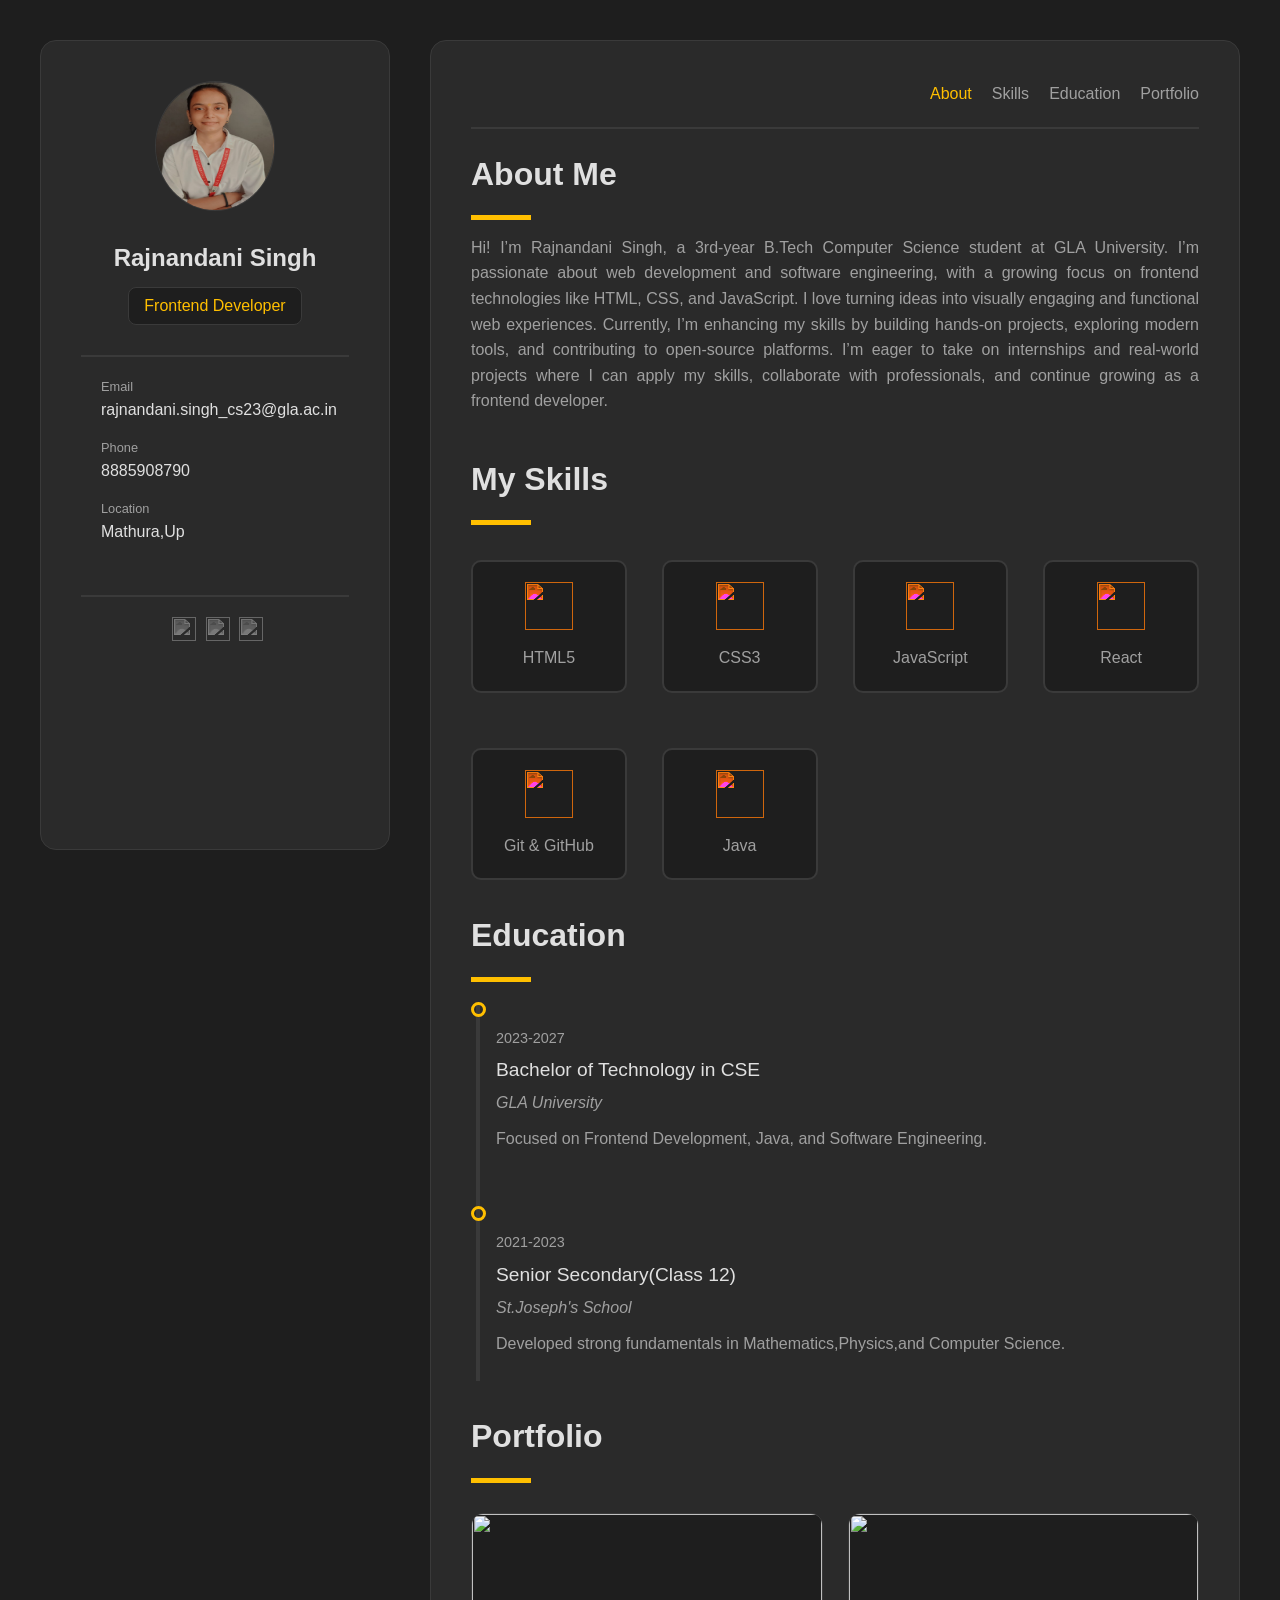
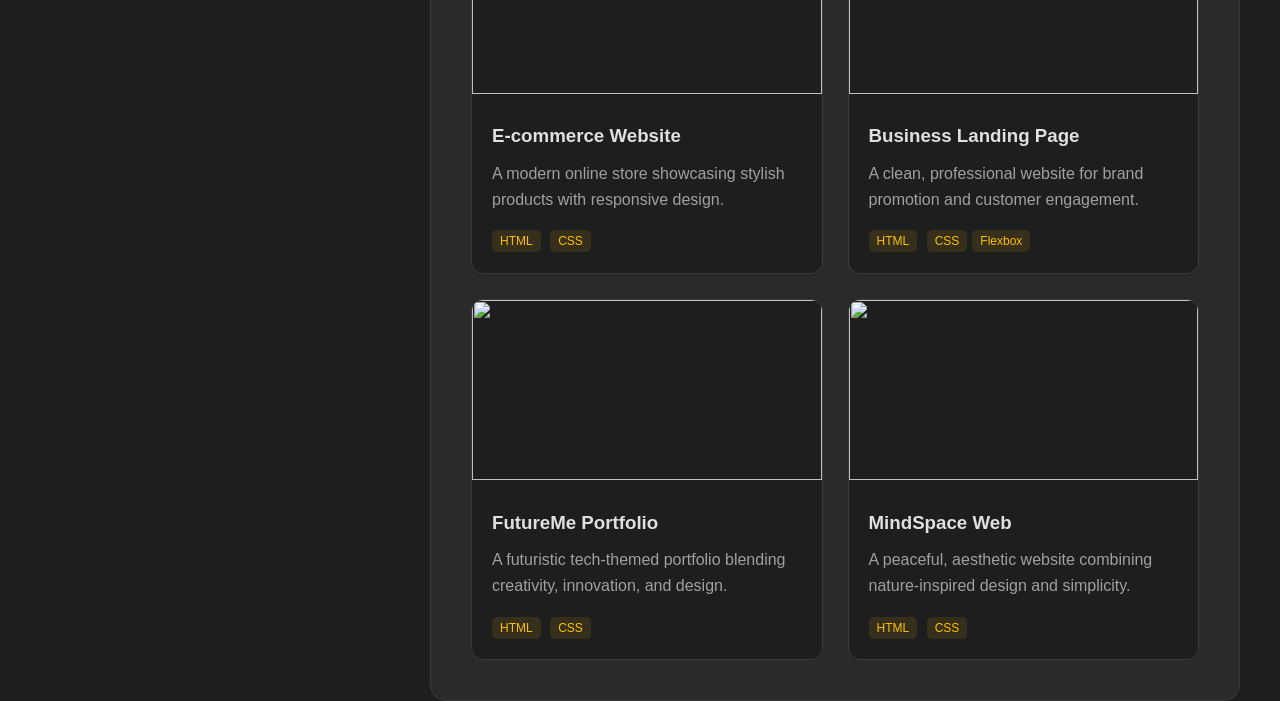
==== Portfolio/index.html @ 232c9388 "portfolio" ====
<!DOCTYPE html>
<html lang="en">
<head>
    <meta charset="UTF-8">
    <meta name="viewport" content="width=device-width, initial-scale=1.0">
    <title>Profile Portfolio</title>
    <link rel="stylesheet" href="style.css">
</head>
<body>

    <div class="main-container">

   
       <!-- siderbar -->
       <div class="sidebar">

           <!-- profile -->
            <div class="profile">
                <img src="./profile_image.png" alt="">
                <h2>Rajnandani Singh</h2>
                <p>Frontend Developer</p>
            </div>
           <!-- contact -->
            <div class="contact">
                <div class="email">
                    <h3 class="label">Email</h3>
                    <a href="mailto:rajnandani.singh_cs23@gla.ac.in" class="value">rajnandani.singh_cs23@gla.ac.in</a>
                </div>
                <div class="phone">
                    <h3 class="label">Phone</h3>
                    <a href="tel:8885908790" class="value">8885908790</a>
                </div>
                <div class="location">
                    <h3 class="label">Location</h3>
                    <p class="value">Mathura,Up</p>
                </div>
            </div>



            <!-- social media links -->
             <div class="social">
                <a href="https://github.com/Rajnandanisingh6"> <img src="https://simpleicons.org/icons/x.svg" alt=""></a>
                <a href="https://github.com/Rajnandanisingh6"> <img src="https://simpleicons.org/icons/github.svg" alt=""></a>
                <a href="https://www.linkedin.com/in/rajnandani-singh-2a51702a7?utm_source=share&utm_campaign=share_via&utm_content=profile&utm_medium=android_app"><img src="https://www.svgrepo.com/show/144030/linkedin-square-logo.svg" alt=""></a>
             </div>

       </div>


       <!-- main-content -->
       <div class="main-content">
        <!-- navigation bar -->
         <div id="navigation">
            <nav>
                <a href="#about" class="active">About</a>
                <a href="#skills">Skills</a>
                <a href="#education">Education</a>
                <a href="#portfolio">Portfolio</a>
            </nav>
         </div>

        <!-- about me -->
         <div id="about">
            <h2 class="heading">About Me</h2>
            <div class="line"></div>
            <p class="content">Hi! I’m Rajnandani Singh, a 3rd-year B.Tech Computer Science student at GLA University. I’m passionate about web development and software engineering, with a growing focus on frontend technologies like HTML, CSS, and JavaScript.

I love turning ideas into visually engaging and functional web experiences. Currently, I’m enhancing my skills by building hands-on projects, exploring modern tools, and contributing to open-source platforms.

I’m eager to take on internships and real-world projects where I can apply my skills, collaborate with professionals, and continue growing as a frontend developer. </p>
         </div>

        <!-- Skills -->
         <div id="skills">
            <h2 class="heading">My Skills</h2>
            <div class="line"></div>
            <div class="grid-container">
                <div class="item">
                    <img src="https://simpleicons.org/icons/html5.svg"" alt="">
                    <h3>HTML5</h3>
                </div>
                <div class="item">
                    <img src="https://simpleicons.org/icons/css.svg" alt="">
                    <h3>CSS3</h3>
                </div>
                <div class="item">
                    <img src="https://simpleicons.org/icons/javascript.svg" alt="">
                    <h3>JavaScript</h3>
                </div>
                <div class="item">
                    <img src="https://simpleicons.org/icons/react.svg" alt="">
                    <h3>React</h3>
                </div>
                <div class="item">
                    <img src="https://simpleicons.org/icons/github.svg" alt="">
                    <h3>Git & GitHub</h3>
                </div>
                <div class="item">
                    <img src="https://www.svgrepo.com/show/445826/java.svg" alt="">
                    <h3>Java</h3>
                </div>
            </div>
         </div>

        <!-- Education -->
         <div id="education">
            <h2 class="heading">Education</h2>
            <div class="line"></div>
            <div class="edtech">
                <div class="edfirst">
                    <div class="year">2023-2027</div>
                    <h3 class="degree">Bachelor of Technology in CSE</h3>
                    <div class="college">GLA University</div>
                    <p class="work">Focused on Frontend Development, Java, and Software Engineering.</p>
                    <div class="circle"></div>
                     
                </div>
                <div class="edsecond">
                     <div class="year">2021-2023</div>
                    <h3 class="degree">Senior Secondary(Class 12)</h3>
                    <div class="college">St.Joseph's School</div>
                    <p class="work">Developed strong fundamentals in Mathematics,Physics,and Computer Science.</p>
                    <div class="circle"></div>
                </div>

                <div class="liner"></div>
            </div>
         </div>

        <!-- Portfolio -->
         <div id="portfolio">
             <h2 class="heading">Portfolio</h2>
            <div class="line"></div>

            <div class="project-container">
                <div class="project">
                    <img src="https://images.unsplash.com/photo-1460925895917-afdab827c52f?w=1000&auto=format&fit=crop&q=60&ixlib=rb-4.1.0&ixid=M3wxMjA3fDB8MHxzZWFyY2h8NHx8ZWNvbW1lcmNlJTIwd2Vic2l0ZXxlbnwwfHwwfHx8MA%3D%3D" alt="">
                    <div class="card">
                        <h3>E-commerce Website</h3>
                        <p>A modern online store showcasing stylish products with responsive design.</p>
                        <span>HTML</span> <span>CSS</span>
                    </div>
                </div>
                <div class="project">
                     <img src="https://plus.unsplash.com/premium_photo-1661634993112-6a019f5cc9e2?w=1000&auto=format&fit=crop&q=60&ixlib=rb-4.1.0&ixid=M3wxMjA3fDB8MHxzZWFyY2h8MTN8fGxhbmRpbmclMjBwYWdlfGVufDB8fDB8fHww" alt="">
                    <div class="card">
                        <h3>Business Landing Page</h3>
                        <p>A clean, professional website for brand promotion and customer engagement.</p>
                        <span>HTML</span> <span>CSS</span><span>Flexbox</span>
                    </div>
                </div>
                <div class="project">
                     <img src="https://images.unsplash.com/photo-1498050108023-c5249f4df085?w=1000&auto=format&fit=crop&q=60&ixlib=rb-4.1.0&ixid=M3wxMjA3fDB8MHxzZWFyY2h8MTR8fGZ1dHVyaXN0aWMlMjB0ZWNobm9sb2d5fGVufDB8fDB8fHww" alt="">
                    <div class="card">
                        <h3>FutureMe Portfolio</h3>
                        <p>A futuristic tech-themed portfolio blending creativity, innovation, and design.</p>
                        <span>HTML</span> <span>CSS</span>
                    </div>    
                </div>
                <div class="project">
                     <img src="https://images.unsplash.com/photo-1749882502926-e6581b094d9f?w=1000&auto=format&fit=crop&q=60&ixlib=rb-4.1.0&ixid=M3wxMjA3fDB8MHxzZWFyY2h8Mnx8bWluaW1hbCUyMG5hdHVyZSUyMGRlc2t8ZW58MHx8MHx8fDA%3D" alt="">
                    <div class="card">
                        <h3>MindSpace Web</h3>
                        <p>A peaceful, aesthetic website combining nature-inspired design and simplicity.
                        </p>
                        <span>HTML</span> <span>CSS</span>
                    </div>    
                </div>

                
            </div>

         </div>
       </div>
    </div>
    
</body>
</html>
---- Portfolio/style.css ----
*{
    padding:0;
    margin:0;
    box-sizing: border-box;
}
body{
    background-color: #1e1e1e;
    font-family:sans-serif;
    color: #a0a0a0;
    line-height:1.6;
}

.main-container{
    display:grid;
    max-width:1200px;
    grid-template-columns:350px 1fr;
    gap:40px;
    padding-top:40px;
    margin: auto;
}

.sidebar{
    height:90vh;
    background-color: #2a2a2a;
    border:1px solid #3a3a3a;
    border-radius:16px;
    padding:40px;
    position: sticky;
    top: 40px;

}
.main-content{  
    background-color: #2a2a2a;
    border:1px solid #3a3a3a;
    border-radius:16px;
    padding: 40px;
}


/* Profile Section */
.profile{
    text-align: center;
}
.profile img{
    height: 130px;
    width:120px;
    border-radius: 50%;
    border:1px solid #3a3a3a
}
.profile h2{
    font-size:1.5rem;
    font-weight: 700;
    margin-top:20px;
    color: #e0e0e0;
}
.profile p{
    background-color: #1e1e1e;
    padding: 5px 15px;
    color:#FFBF00;
    border:1px solid #3a3a3a;
    border-radius: 8px;
    display:inline-block;
    margin-top: 10px;
}


/* Contact Information Section */
.contact{
    margin-top:30px;
    border-top:2px solid #3a3a3a;
    padding: 20px;
}
.label{
    font-weight: 500;
    font-size:0.8rem;
    color:#a0a0a0;
}
.value{
    color:#e0e0e0;
    text-decoration: none;
}
.email ,.phone{
    margin-bottom: 15px;
}

/* social media */

.social{
    margin-top:30px;
    border-top:2px solid #3a3a3a;
    padding: 20px;
    text-align: center;
}
.social img{
    height:24px;
    width:24px;
    margin-left: 5px;
    filter: grayscale(1) invert(0.7);
    transition: filter 0.3s ease;
}
.social img:hover{
    filter: grayscale(0) invert(0);   
}

/* Main Content Section */

/* Navigation */

#navigation{   
    border-bottom: 2px solid #3a3a3a;
    margin-bottom: 20px;
    padding-bottom: 20px;
}

nav{
    display:flex;
    justify-content:flex-end ;
    gap:20px;

}
nav a{
    text-decoration: none;
    color: #a0a0a0;
    font-weight: 500;
    transition: color 0.3s ease;
    
}
.active ,nav a:hover{
    color:#FFBF00;
}

/* about me */
.heading{
    color:#e0e0e0;
    font-size:2rem;
    margin-bottom: 15px;;
}
.line{
    width:60px;
    height:5px;
    background-color: #FFBF00;
    margin-bottom: 15px;
}
.content{
    text-align: justify;
    color: #a0a0a0;
}
#about{
    margin-bottom: 40px;
}

/* Skills  section*/
.grid-container{
    display: grid;
    grid-template-columns: repeat(auto-fit, minmax(120px, 1fr));
    gap: 35px;
}
.item{
    padding: 20px;
    border-radius: 10px;
    border:2px solid #3a3a3a;
    background-color: #1e1e1e;
    text-align: center;
    margin-top: 20px;
    transition: transform 0.3s ease , box-shadow 0.3s ease;
}
.item img{
    height: 48px;
    width: 48px;
    filter: invert(75%) sepia(50%) saturate(1000%) hue-rotate(350deg) brightness(110%) contrast(101%);
    margin-bottom: 15px;
}
.item h3{
    font-size:1rem;
    font-weight: 500;
}
.item:hover{
    transform:scale(1.1);
    box-shadow:0px 0px 10px 5px rgba(0,0,0,0.3);
}

/* Education */

#education{
    margin-top: 30px;
}
.edtech{
    position: relative;
    margin-top: 20px;
}


.year{
    font-size:0.9rem;
    color:#a0a0a0;
    margin-bottom: 5px;
}
.degree{
    color:#e0e0e0;
    font-size:1.2rem;
    font-weight: 500;
    margin-bottom: 5px;
}
.college{
    font-style:italic;
    color:#a0a0a0;
    margin-bottom: 10px;
}
.work{
    color: #a0a0a0;
}
.edfirst, .edsecond{
    margin-bottom: 30px;
    padding: 25px;
    position: relative;
}
.circle{
    height: 15px;
    width: 15px;   
    border: 3px solid #FFBF00;
    border-radius: 50%;
    position: absolute;
    top: 0px;
    left: 0px;
    z-index: 5;
}
.liner{
    position: absolute;
    width: 2px;
    top: 0px;
    bottom: 0px;
    left: 5px;
    border:2px solid #3a3a3a

}

/* portfolio */

.project-container{
    margin-top: 30px;
    display: grid;
    grid-template-columns: 1fr 1fr;
    gap:25px;
}

.project{
    background-color: #1e1e1e;
    border-radius: 12px;
    border: 1px solid #3a3a3a;
    overflow: hidden;
    transition: transform 0.5s ease,box-shadow 0.5s ease;
}
.project:hover{
    transform:translateY(-10px) ;
    box-shadow:0px 0px 10px 5px rgba(0,0,0,0.3) ;
}

.project img{
    height: 180px;
    width: 100%;
    object-fit: cover;
}

.card{
    padding: 20px;
}

.card h3{
    color: #e0e0e0;
    margin-bottom: 10px;

}
.card p{
    color:#a0a0a0;
    line-height: 1.6;
    margin-bottom: 15px;   
}
.card span{
    background-color: rgba(255,191,0,0.1);
    color:#FFBF00;
    padding: 4px 8px;
    border-radius: 5px;
    font-size: 0.75rem;
    margin-right: 5px;
}

@media screen and (max-width:1200px) {
    .main-container{
        grid-template-columns: 1fr;
        padding: 20px;
    }

    .sidebar{
        position: static;
        height: auto;
    }
}

@media screen and (max-width:750px) {
    .project-container{
        grid-template-columns: 1fr;
    }

    #navigation nav {
        /* Adjust nav for smaller screens */
        justify-content: center;
        flex-wrap: wrap;
    }

    .sidebar{
        display: flex;
        justify-content: center;
        gap: 40px;
    }
}
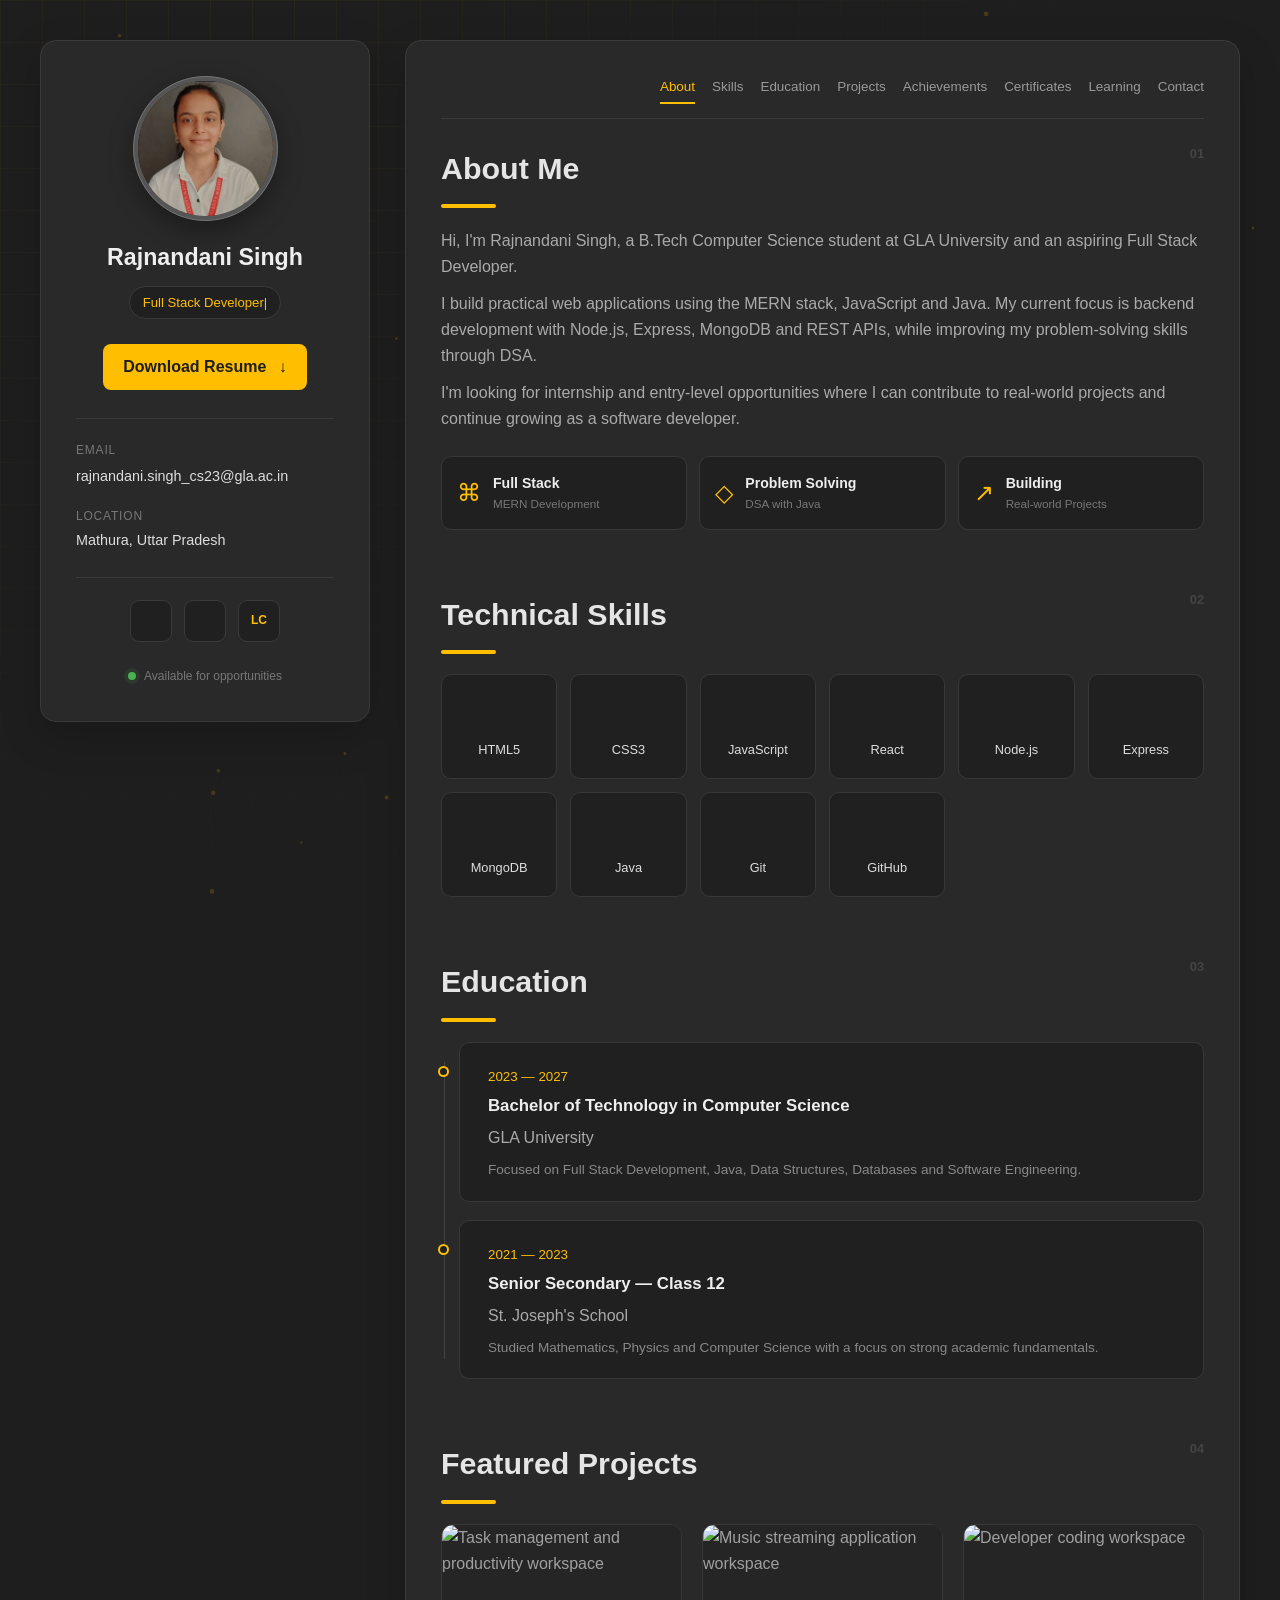
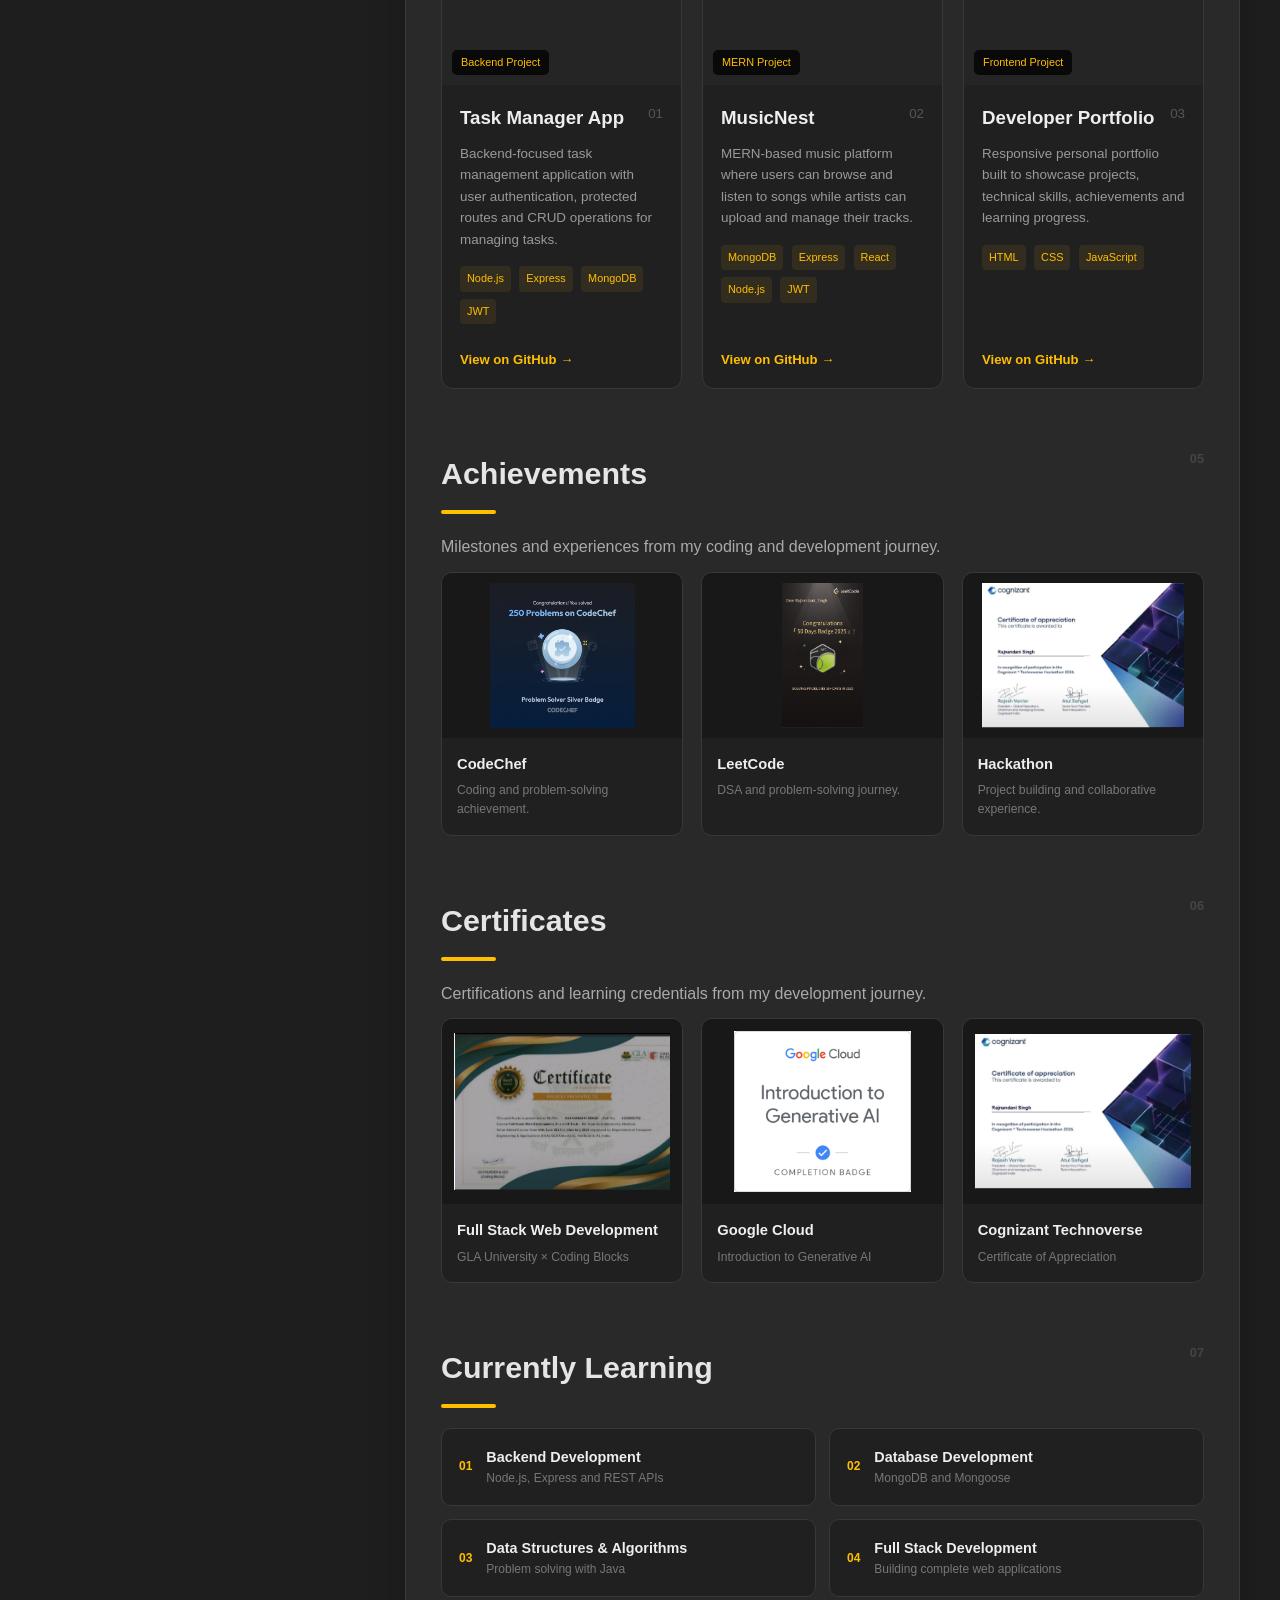
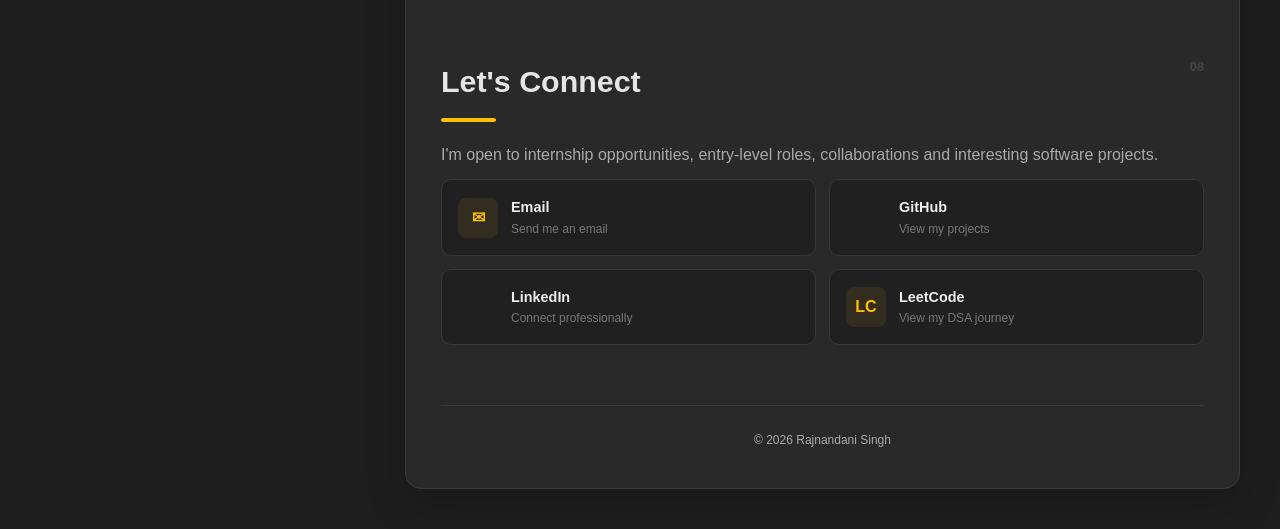
==== commit 5a8fdb6f: "Enhance portfolio UI and responsiveness" ====
--- a/Portfolio/index.html
+++ b/Portfolio/index.html
@@ -1,179 +1,680 @@
 <!DOCTYPE html>
 <html lang="en">
 <head>
-    <meta charset="UTF-8">
-    <meta name="viewport" content="width=device-width, initial-scale=1.0">
-    <title>Profile Portfolio</title>
-    <link rel="stylesheet" href="style.css">
+  <meta charset="UTF-8">
+  <meta name="viewport" content="width=device-width, initial-scale=1.0">
+
+  <meta name="description"
+        content="Rajnandani Singh — Full Stack Developer, MERN Stack Developer and DSA Enthusiast.">
+  <meta name="author" content="Rajnandani Singh">
+  <meta name="theme-color" content="#1e1e1e">
+
+  <title>Rajnandani Singh | Full Stack Developer</title>
+
+  <link rel="stylesheet" href="style.css">
 </head>
+
 <body>
 
-    <div class="main-container">
-
-   
-       <!-- siderbar -->
-       <div class="sidebar">
-
-           <!-- profile -->
-            <div class="profile">
-                <img src="./profile_image.png" alt="">
-                <h2>Rajnandani Singh</h2>
-                <p>Frontend Developer</p>
+<div class="background-grid"></div>
+<canvas id="network-bg"></canvas>
+
+<header class="mobile-topbar">
+  <span class="mobile-logo">Rajnandani<span>.dev</span></span>
+
+  <button id="menuToggle"
+          class="menu-toggle"
+          aria-label="Toggle navigation"
+          aria-expanded="false">
+    <span></span><span></span><span></span>
+  </button>
+</header>
+
+<div class="main-container">
+
+  <!-- SIDEBAR -->
+  <aside class="sidebar" id="sidebar">
+
+    <div class="profile">
+
+      <div class="profile-image-wrap">
+        <img src="./assets/profile_image.png"
+             alt="Rajnandani Singh"
+             class="profile-image">
+      </div>
+
+      <h2>Rajnandani Singh</h2>
+
+      <p class="role">
+        <span id="typedRole"></span><span class="cursor">|</span>
+      </p>
+
+    </div>
+
+    <a href="./assets/Rajnandani_Singh_Resume.pdf"
+       class="resume-btn"
+       download>
+      Download Resume <span>↓</span>
+    </a>
+
+    <div class="contact">
+
+      <div class="contact-item">
+        <span>Email</span>
+        <a href="mailto:rajnandani.singh_cs23@gla.ac.in">
+          rajnandani.singh_cs23@gla.ac.in
+        </a>
+      </div>
+
+      <div class="contact-item">
+        <span>Location</span>
+        <p>Mathura, Uttar Pradesh</p>
+      </div>
+
+    </div>
+
+    <div class="social">
+
+      <a href="https://github.com/Rajnandanisingh6"
+         target="_blank"
+         rel="noopener noreferrer"
+         aria-label="GitHub">
+        <span class="social-icon github-icon"></span>
+      </a>
+
+      <a href="https://www.linkedin.com/in/rajnandani-singh-2a51702a7"
+         target="_blank"
+         rel="noopener noreferrer"
+         aria-label="LinkedIn">
+        <span class="social-icon linkedin-icon"></span>
+      </a>
+
+      <a href="https://leetcode.com/u/Rajnandani_Singh/"
+         target="_blank"
+         rel="noopener noreferrer"
+         aria-label="LeetCode"
+         class="lc-logo">
+        LC
+      </a>
+
+    </div>
+
+    <div class="availability">
+      <span></span>
+      Available for opportunities
+    </div>
+
+  </aside>
+
+
+  <!-- MAIN CONTENT -->
+  <main class="main-content">
+
+    <nav id="mainNav">
+      <a href="#about" class="nav-link active">About</a>
+      <a href="#skills" class="nav-link">Skills</a>
+      <a href="#education" class="nav-link">Education</a>
+      <a href="#portfolio" class="nav-link">Projects</a>
+      <a href="#achievements" class="nav-link">Achievements</a>
+      <a href="#certificates" class="nav-link">Certificates</a>
+      <a href="#learning" class="nav-link">Learning</a>
+      <a href="#contact" class="nav-link">Contact</a>
+    </nav>
+
+
+    <!-- ABOUT -->
+    <section id="about" class="section">
+
+      <div class="section-title">
+        <div>
+          <h2>About Me</h2>
+          <div class="line"></div>
+        </div>
+        <span>01</span>
+      </div>
+
+      <p>
+        Hi, I'm Rajnandani Singh, a B.Tech Computer Science student at
+        GLA University and an aspiring Full Stack Developer.
+      </p>
+
+      <p>
+        I build practical web applications using the MERN stack,
+        JavaScript and Java. My current focus is backend development
+        with Node.js, Express, MongoDB and REST APIs, while improving
+        my problem-solving skills through DSA.
+      </p>
+
+      <p>
+        I'm looking for internship and entry-level opportunities where
+        I can contribute to real-world projects and continue growing
+        as a software developer.
+      </p>
+
+      <div class="highlight-container">
+
+        <div class="highlight-card">
+          <div class="highlight-icon">⌘</div>
+          <div>
+            <strong>Full Stack</strong>
+            <small>MERN Development</small>
+          </div>
+        </div>
+
+        <div class="highlight-card">
+          <div class="highlight-icon">◇</div>
+          <div>
+            <strong>Problem Solving</strong>
+            <small>DSA with Java</small>
+          </div>
+        </div>
+
+        <div class="highlight-card">
+          <div class="highlight-icon">↗</div>
+          <div>
+            <strong>Building</strong>
+            <small>Real-world Projects</small>
+          </div>
+        </div>
+
+      </div>
+
+    </section>
+
+
+    <!-- SKILLS -->
+    <section id="skills" class="section">
+
+      <div class="section-title">
+        <div>
+          <h2>Technical Skills</h2>
+          <div class="line"></div>
+        </div>
+        <span>02</span>
+      </div>
+
+      <div class="skills-grid">
+
+        <div class="skill">
+          <span class="skill-logo html5-logo"></span>
+          <span>HTML5</span>
+        </div>
+
+        <div class="skill">
+          <span class="skill-logo css3-logo"></span>
+          <span>CSS3</span>
+        </div>
+
+        <div class="skill">
+          <span class="skill-logo javascript-logo"></span>
+          <span>JavaScript</span>
+        </div>
+
+        <div class="skill">
+          <span class="skill-logo react-logo"></span>
+          <span>React</span>
+        </div>
+
+        <div class="skill">
+          <span class="skill-logo node-logo"></span>
+          <span>Node.js</span>
+        </div>
+
+        <div class="skill">
+          <span class="skill-logo express-logo"></span>
+          <span>Express</span>
+        </div>
+
+        <div class="skill">
+          <span class="skill-logo mongodb-logo"></span>
+          <span>MongoDB</span>
+        </div>
+
+        <div class="skill">
+          <span class="skill-logo java-logo"></span>
+          <span>Java</span>
+        </div>
+
+        <div class="skill">
+          <span class="skill-logo git-logo"></span>
+          <span>Git</span>
+        </div>
+
+        <div class="skill">
+          <span class="skill-logo github-logo"></span>
+          <span>GitHub</span>
+        </div>
+
+      </div>
+
+    </section>
+
+
+    <!-- EDUCATION -->
+    <section id="education" class="section">
+
+      <div class="section-title">
+        <div>
+          <h2>Education</h2>
+          <div class="line"></div>
+        </div>
+        <span>03</span>
+      </div>
+
+      <div class="education">
+
+        <article class="education-card">
+          <span class="timeline-dot"></span>
+          <small>2023 — 2027</small>
+          <h3>Bachelor of Technology in Computer Science</h3>
+          <h4>GLA University</h4>
+          <p>
+            Focused on Full Stack Development, Java, Data Structures,
+            Databases and Software Engineering.
+          </p>
+        </article>
+
+        <article class="education-card">
+          <span class="timeline-dot"></span>
+          <small>2021 — 2023</small>
+          <h3>Senior Secondary — Class 12</h3>
+          <h4>St. Joseph's School</h4>
+          <p>
+            Studied Mathematics, Physics and Computer Science with a
+            focus on strong academic fundamentals.
+          </p>
+        </article>
+
+      </div>
+
+    </section>
+
+
+    <!-- PROJECTS -->
+    <section id="portfolio" class="section">
+
+      <div class="section-title">
+        <div>
+          <h2>Featured Projects</h2>
+          <div class="line"></div>
+        </div>
+        <span>04</span>
+      </div>
+
+      <div class="project-container">
+
+        <article class="project">
+
+          <div class="project-thumb">
+            <img src="https://images.unsplash.com/photo-1611224923853-80b023f02d71?auto=format&fit=crop&w=900&q=80"
+                 alt="Task management and productivity workspace">
+            <span>Backend Project</span>
+          </div>
+
+          <div class="card">
+
+            <div class="project-heading">
+              <h3>Task Manager App</h3>
+              <small>01</small>
             </div>
-           <!-- contact -->
-            <div class="contact">
-                <div class="email">
-                    <h3 class="label">Email</h3>
-                    <a href="mailto:rajnandani.singh_cs23@gla.ac.in" class="value">rajnandani.singh_cs23@gla.ac.in</a>
-                </div>
-                <div class="phone">
-                    <h3 class="label">Phone</h3>
-                    <a href="tel:8885908790" class="value">8885908790</a>
-                </div>
-                <div class="location">
-                    <h3 class="label">Location</h3>
-                    <p class="value">Mathura,Up</p>
-                </div>
+
+            <p>
+              Backend-focused task management application with user
+              authentication, protected routes and CRUD operations
+              for managing tasks.
+            </p>
+
+            <div class="tech-stack">
+              <span>Node.js</span>
+              <span>Express</span>
+              <span>MongoDB</span>
+              <span>JWT</span>
             </div>
 
-
-
-            <!-- social media links -->
-             <div class="social">
-                <a href="https://github.com/Rajnandanisingh6"> <img src="https://simpleicons.org/icons/x.svg" alt=""></a>
-                <a href="https://github.com/Rajnandanisingh6"> <img src="https://simpleicons.org/icons/github.svg" alt=""></a>
-                <a href="https://www.linkedin.com/in/rajnandani-singh-2a51702a7?utm_source=share&utm_campaign=share_via&utm_content=profile&utm_medium=android_app"><img src="https://www.svgrepo.com/show/144030/linkedin-square-logo.svg" alt=""></a>
-             </div>
-
-       </div>
-
-
-       <!-- main-content -->
-       <div class="main-content">
-        <!-- navigation bar -->
-         <div id="navigation">
-            <nav>
-                <a href="#about" class="active">About</a>
-                <a href="#skills">Skills</a>
-                <a href="#education">Education</a>
-                <a href="#portfolio">Portfolio</a>
-            </nav>
-         </div>
-
-        <!-- about me -->
-         <div id="about">
-            <h2 class="heading">About Me</h2>
-            <div class="line"></div>
-            <p class="content">Hi! I’m Rajnandani Singh, a 3rd-year B.Tech Computer Science student at GLA University. I’m passionate about web development and software engineering, with a growing focus on frontend technologies like HTML, CSS, and JavaScript.
-
-I love turning ideas into visually engaging and functional web experiences. Currently, I’m enhancing my skills by building hands-on projects, exploring modern tools, and contributing to open-source platforms.
-
-I’m eager to take on internships and real-world projects where I can apply my skills, collaborate with professionals, and continue growing as a frontend developer. </p>
-         </div>
-
-        <!-- Skills -->
-         <div id="skills">
-            <h2 class="heading">My Skills</h2>
-            <div class="line"></div>
-            <div class="grid-container">
-                <div class="item">
-                    <img src="https://simpleicons.org/icons/html5.svg"" alt="">
-                    <h3>HTML5</h3>
-                </div>
-                <div class="item">
-                    <img src="https://simpleicons.org/icons/css.svg" alt="">
-                    <h3>CSS3</h3>
-                </div>
-                <div class="item">
-                    <img src="https://simpleicons.org/icons/javascript.svg" alt="">
-                    <h3>JavaScript</h3>
-                </div>
-                <div class="item">
-                    <img src="https://simpleicons.org/icons/react.svg" alt="">
-                    <h3>React</h3>
-                </div>
-                <div class="item">
-                    <img src="https://simpleicons.org/icons/github.svg" alt="">
-                    <h3>Git & GitHub</h3>
-                </div>
-                <div class="item">
-                    <img src="https://www.svgrepo.com/show/445826/java.svg" alt="">
-                    <h3>Java</h3>
-                </div>
+            <a href="https://github.com/Rajnandanisingh6/Mini_Project_2026"
+               target="_blank"
+               rel="noopener noreferrer">
+              View on GitHub →
+            </a>
+
+          </div>
+        </article>
+
+
+        <article class="project">
+
+          <div class="project-thumb">
+            <img src="https://images.unsplash.com/photo-1511379938547-c1f69419868d?auto=format&fit=crop&w=900&q=80"
+                 alt="Music streaming application workspace">
+            <span>MERN Project</span>
+          </div>
+
+          <div class="card">
+
+            <div class="project-heading">
+              <h3>MusicNest</h3>
+              <small>02</small>
             </div>
-         </div>
-
-        <!-- Education -->
-         <div id="education">
-            <h2 class="heading">Education</h2>
-            <div class="line"></div>
-            <div class="edtech">
-                <div class="edfirst">
-                    <div class="year">2023-2027</div>
-                    <h3 class="degree">Bachelor of Technology in CSE</h3>
-                    <div class="college">GLA University</div>
-                    <p class="work">Focused on Frontend Development, Java, and Software Engineering.</p>
-                    <div class="circle"></div>
-                     
-                </div>
-                <div class="edsecond">
-                     <div class="year">2021-2023</div>
-                    <h3 class="degree">Senior Secondary(Class 12)</h3>
-                    <div class="college">St.Joseph's School</div>
-                    <p class="work">Developed strong fundamentals in Mathematics,Physics,and Computer Science.</p>
-                    <div class="circle"></div>
-                </div>
-
-                <div class="liner"></div>
+
+            <p>
+              MERN-based music platform where users can browse and
+              listen to songs while artists can upload and manage
+              their tracks.
+            </p>
+
+            <div class="tech-stack">
+              <span>MongoDB</span>
+              <span>Express</span>
+              <span>React</span>
+              <span>Node.js</span>
+              <span>JWT</span>
             </div>
-         </div>
-
-        <!-- Portfolio -->
-         <div id="portfolio">
-             <h2 class="heading">Portfolio</h2>
-            <div class="line"></div>
-
-            <div class="project-container">
-                <div class="project">
-                    <img src="https://images.unsplash.com/photo-1460925895917-afdab827c52f?w=1000&auto=format&fit=crop&q=60&ixlib=rb-4.1.0&ixid=M3wxMjA3fDB8MHxzZWFyY2h8NHx8ZWNvbW1lcmNlJTIwd2Vic2l0ZXxlbnwwfHwwfHx8MA%3D%3D" alt="">
-                    <div class="card">
-                        <h3>E-commerce Website</h3>
-                        <p>A modern online store showcasing stylish products with responsive design.</p>
-                        <span>HTML</span> <span>CSS</span>
-                    </div>
-                </div>
-                <div class="project">
-                     <img src="https://plus.unsplash.com/premium_photo-1661634993112-6a019f5cc9e2?w=1000&auto=format&fit=crop&q=60&ixlib=rb-4.1.0&ixid=M3wxMjA3fDB8MHxzZWFyY2h8MTN8fGxhbmRpbmclMjBwYWdlfGVufDB8fDB8fHww" alt="">
-                    <div class="card">
-                        <h3>Business Landing Page</h3>
-                        <p>A clean, professional website for brand promotion and customer engagement.</p>
-                        <span>HTML</span> <span>CSS</span><span>Flexbox</span>
-                    </div>
-                </div>
-                <div class="project">
-                     <img src="https://images.unsplash.com/photo-1498050108023-c5249f4df085?w=1000&auto=format&fit=crop&q=60&ixlib=rb-4.1.0&ixid=M3wxMjA3fDB8MHxzZWFyY2h8MTR8fGZ1dHVyaXN0aWMlMjB0ZWNobm9sb2d5fGVufDB8fDB8fHww" alt="">
-                    <div class="card">
-                        <h3>FutureMe Portfolio</h3>
-                        <p>A futuristic tech-themed portfolio blending creativity, innovation, and design.</p>
-                        <span>HTML</span> <span>CSS</span>
-                    </div>    
-                </div>
-                <div class="project">
-                     <img src="https://images.unsplash.com/photo-1749882502926-e6581b094d9f?w=1000&auto=format&fit=crop&q=60&ixlib=rb-4.1.0&ixid=M3wxMjA3fDB8MHxzZWFyY2h8Mnx8bWluaW1hbCUyMG5hdHVyZSUyMGRlc2t8ZW58MHx8MHx8fDA%3D" alt="">
-                    <div class="card">
-                        <h3>MindSpace Web</h3>
-                        <p>A peaceful, aesthetic website combining nature-inspired design and simplicity.
-                        </p>
-                        <span>HTML</span> <span>CSS</span>
-                    </div>    
-                </div>
-
-                
+
+            <a href="https://github.com/Rajnandanisingh6/MusicNest"
+               target="_blank"
+               rel="noopener noreferrer">
+              View on GitHub →
+            </a>
+
+          </div>
+        </article>
+
+
+        <article class="project">
+
+          <div class="project-thumb">
+            <img src="https://images.unsplash.com/photo-1498050108023-c5249f4df085?auto=format&fit=crop&w=900&q=80"
+                 alt="Developer coding workspace">
+            <span>Frontend Project</span>
+          </div>
+
+          <div class="card">
+
+            <div class="project-heading">
+              <h3>Developer Portfolio</h3>
+              <small>03</small>
             </div>
 
-         </div>
-       </div>
-    </div>
-    
+            <p>
+              Responsive personal portfolio built to showcase
+              projects, technical skills, achievements and learning
+              progress.
+            </p>
+
+            <div class="tech-stack">
+              <span>HTML</span>
+              <span>CSS</span>
+              <span>JavaScript</span>
+            </div>
+
+            <a href="https://github.com/Rajnandanisingh6"
+               target="_blank"
+               rel="noopener noreferrer">
+              View on GitHub →
+            </a>
+
+          </div>
+        </article>
+
+      </div>
+
+    </section>
+
+
+    <!-- ACHIEVEMENTS -->
+    <section id="achievements" class="section">
+
+      <div class="section-title">
+        <div>
+          <h2>Achievements</h2>
+          <div class="line"></div>
+        </div>
+        <span>05</span>
+      </div>
+
+      <p class="section-intro">
+        Milestones and experiences from my coding and development journey.
+      </p>
+
+      <div class="achievement-grid">
+
+        <article class="achievement-card">
+          <div class="achievement-image">
+            <img src="./assets/CodeChefBadge (2).png"
+                 alt="CodeChef coding achievement"
+                 class="preview-image">
+          </div>
+          <div>
+            <h3>CodeChef</h3>
+            <p>Coding and problem-solving achievement.</p>
+          </div>
+        </article>
+
+        <article class="achievement-card">
+          <div class="achievement-image">
+            <img src="./assets/download.png"
+                 alt="LeetCode achievement"
+                 class="preview-image">
+          </div>
+          <div>
+            <h3>LeetCode</h3>
+            <p>DSA and problem-solving journey.</p>
+          </div>
+        </article>
+
+        <article class="achievement-card">
+          <div class="achievement-image">
+            <img src="./assets/hackthon.png"
+                 alt="Hackathon achievement"
+                 class="preview-image">
+          </div>
+          <div>
+            <h3>Hackathon</h3>
+            <p>Project building and collaborative experience.</p>
+          </div>
+        </article>
+
+      </div>
+
+    </section>
+
+
+    <!-- CERTIFICATES -->
+    <section id="certificates" class="section">
+
+      <div class="section-title">
+        <div>
+          <h2>Certificates</h2>
+          <div class="line"></div>
+        </div>
+        <span>06</span>
+      </div>
+
+      <p class="section-intro">
+        Certifications and learning credentials from my development journey.
+      </p>
+
+      <div class="certificate-grid">
+
+        <article class="certificate-card">
+          <div class="certificate-image">
+            <img src="./certificates/fullstack.png"
+                 alt="Full Stack Web Development certificate"
+                 class="preview-image">
+          </div>
+          <div>
+            <h3>Full Stack Web Development</h3>
+            <p>GLA University × Coding Blocks</p>
+          </div>
+        </article>
+
+        <article class="certificate-card">
+          <div class="certificate-image">
+            <img src="./certificates/Completion Badge.png"
+                 alt="Google Cloud certificate"
+                 class="preview-image">
+          </div>
+          <div>
+            <h3>Google Cloud</h3>
+            <p>Introduction to Generative AI</p>
+          </div>
+        </article>
+
+        <article class="certificate-card">
+          <div class="certificate-image">
+            <img src="./certificates/hackthon.png"
+                 alt="Cognizant Technoverse certificate"
+                 class="preview-image">
+          </div>
+          <div>
+            <h3>Cognizant Technoverse</h3>
+            <p>Certificate of Appreciation</p>
+          </div>
+        </article>
+
+      </div>
+
+    </section>
+
+
+    <!-- LEARNING -->
+    <section id="learning" class="section">
+
+      <div class="section-title">
+        <div>
+          <h2>Currently Learning</h2>
+          <div class="line"></div>
+        </div>
+        <span>07</span>
+      </div>
+
+      <div class="learning-container">
+
+        <div class="learning-card">
+          <span>01</span>
+          <div>
+            <h3>Backend Development</h3>
+            <p>Node.js, Express and REST APIs</p>
+          </div>
+        </div>
+
+        <div class="learning-card">
+          <span>02</span>
+          <div>
+            <h3>Database Development</h3>
+            <p>MongoDB and Mongoose</p>
+          </div>
+        </div>
+
+        <div class="learning-card">
+          <span>03</span>
+          <div>
+            <h3>Data Structures & Algorithms</h3>
+            <p>Problem solving with Java</p>
+          </div>
+        </div>
+
+        <div class="learning-card">
+          <span>04</span>
+          <div>
+            <h3>Full Stack Development</h3>
+            <p>Building complete web applications</p>
+          </div>
+        </div>
+
+      </div>
+
+    </section>
+
+
+    <!-- CONTACT -->
+    <section id="contact" class="section">
+
+      <div class="section-title">
+        <div>
+          <h2>Let's Connect</h2>
+          <div class="line"></div>
+        </div>
+        <span>08</span>
+      </div>
+
+      <p class="contact-intro">
+        I'm open to internship opportunities, entry-level roles,
+        collaborations and interesting software projects.
+      </p>
+
+      <div class="connect-grid">
+
+        <a href="mailto:rajnandani.singh_cs23@gla.ac.in"
+           class="connect-card">
+          <span>✉</span>
+          <div>
+            <h3>Email</h3>
+            <p>Send me an email</p>
+          </div>
+        </a>
+
+        <a href="https://github.com/Rajnandanisingh6"
+           target="_blank"
+           rel="noopener noreferrer"
+           class="connect-card">
+          <span class="contact-icon github-icon"></span>
+          <div>
+            <h3>GitHub</h3>
+            <p>View my projects</p>
+          </div>
+        </a>
+
+        <a href="https://www.linkedin.com/in/rajnandani-singh-2a51702a7"
+           target="_blank"
+           rel="noopener noreferrer"
+           class="connect-card">
+          <span class="contact-icon linkedin-icon"></span>
+          <div>
+            <h3>LinkedIn</h3>
+            <p>Connect professionally</p>
+          </div>
+        </a>
+
+        <a href="https://leetcode.com/u/Rajnandani_Singh/"
+           target="_blank"
+           rel="noopener noreferrer"
+           class="connect-card">
+          <span>LC</span>
+          <div>
+            <h3>LeetCode</h3>
+            <p>View my DSA journey</p>
+          </div>
+        </a>
+
+      </div>
+
+    </section>
+
+
+    <footer>
+      <p>© 2026 Rajnandani Singh</p>
+    </footer>
+
+  </main>
+</div>
+
+
+<!-- Image Preview -->
+<div class="image-modal" id="imageModal">
+  <button id="modalClose" aria-label="Close image preview">×</button>
+  <img id="modalImage" src="" alt="Preview">
+</div>
+
+<div class="overlay" id="overlay"></div>
+
+<button id="backToTop"
+        class="back-to-top"
+        aria-label="Back to top">
+  ↑
+</button>
+
+<script src="script.js"></script>
+
 </body>
 </html>
--- a/Portfolio/style.css
+++ b/Portfolio/style.css
@@ -1,315 +1,1091 @@
-*{
-    padding:0;
-    margin:0;
-    box-sizing: border-box;
-}
-body{
-    background-color: #1e1e1e;
-    font-family:sans-serif;
-    color: #a0a0a0;
-    line-height:1.6;
-}
-
-.main-container{
-    display:grid;
-    max-width:1200px;
-    grid-template-columns:350px 1fr;
-    gap:40px;
-    padding-top:40px;
-    margin: auto;
-}
-
-.sidebar{
-    height:90vh;
-    background-color: #2a2a2a;
-    border:1px solid #3a3a3a;
-    border-radius:16px;
-    padding:40px;
-    position: sticky;
-    top: 40px;
-
-}
-.main-content{  
-    background-color: #2a2a2a;
-    border:1px solid #3a3a3a;
-    border-radius:16px;
-    padding: 40px;
-}
-
-
-/* Profile Section */
-.profile{
-    text-align: center;
-}
-.profile img{
-    height: 130px;
-    width:120px;
-    border-radius: 50%;
-    border:1px solid #3a3a3a
-}
-.profile h2{
-    font-size:1.5rem;
-    font-weight: 700;
-    margin-top:20px;
-    color: #e0e0e0;
-}
-.profile p{
-    background-color: #1e1e1e;
-    padding: 5px 15px;
-    color:#FFBF00;
-    border:1px solid #3a3a3a;
-    border-radius: 8px;
-    display:inline-block;
-    margin-top: 10px;
-}
-
-
-/* Contact Information Section */
-.contact{
-    margin-top:30px;
-    border-top:2px solid #3a3a3a;
-    padding: 20px;
-}
-.label{
-    font-weight: 500;
-    font-size:0.8rem;
-    color:#a0a0a0;
-}
-.value{
-    color:#e0e0e0;
-    text-decoration: none;
-}
-.email ,.phone{
-    margin-bottom: 15px;
-}
-
-/* social media */
-
-.social{
-    margin-top:30px;
-    border-top:2px solid #3a3a3a;
-    padding: 20px;
-    text-align: center;
-}
-.social img{
-    height:24px;
-    width:24px;
-    margin-left: 5px;
-    filter: grayscale(1) invert(0.7);
-    transition: filter 0.3s ease;
-}
-.social img:hover{
-    filter: grayscale(0) invert(0);   
-}
-
-/* Main Content Section */
-
-/* Navigation */
-
-#navigation{   
-    border-bottom: 2px solid #3a3a3a;
-    margin-bottom: 20px;
-    padding-bottom: 20px;
-}
-
-nav{
-    display:flex;
-    justify-content:flex-end ;
-    gap:20px;
-
-}
-nav a{
-    text-decoration: none;
-    color: #a0a0a0;
-    font-weight: 500;
-    transition: color 0.3s ease;
-    
-}
-.active ,nav a:hover{
-    color:#FFBF00;
-}
-
-/* about me */
-.heading{
-    color:#e0e0e0;
-    font-size:2rem;
-    margin-bottom: 15px;;
-}
-.line{
-    width:60px;
-    height:5px;
-    background-color: #FFBF00;
-    margin-bottom: 15px;
-}
-.content{
-    text-align: justify;
-    color: #a0a0a0;
-}
-#about{
-    margin-bottom: 40px;
-}
-
-/* Skills  section*/
-.grid-container{
-    display: grid;
-    grid-template-columns: repeat(auto-fit, minmax(120px, 1fr));
-    gap: 35px;
-}
-.item{
-    padding: 20px;
-    border-radius: 10px;
-    border:2px solid #3a3a3a;
-    background-color: #1e1e1e;
-    text-align: center;
-    margin-top: 20px;
-    transition: transform 0.3s ease , box-shadow 0.3s ease;
-}
-.item img{
-    height: 48px;
-    width: 48px;
-    filter: invert(75%) sepia(50%) saturate(1000%) hue-rotate(350deg) brightness(110%) contrast(101%);
-    margin-bottom: 15px;
-}
-.item h3{
-    font-size:1rem;
-    font-weight: 500;
-}
-.item:hover{
-    transform:scale(1.1);
-    box-shadow:0px 0px 10px 5px rgba(0,0,0,0.3);
-}
-
-/* Education */
-
-#education{
-    margin-top: 30px;
-}
-.edtech{
-    position: relative;
-    margin-top: 20px;
-}
-
-
-.year{
-    font-size:0.9rem;
-    color:#a0a0a0;
-    margin-bottom: 5px;
-}
-.degree{
-    color:#e0e0e0;
-    font-size:1.2rem;
-    font-weight: 500;
-    margin-bottom: 5px;
-}
-.college{
-    font-style:italic;
-    color:#a0a0a0;
-    margin-bottom: 10px;
-}
-.work{
-    color: #a0a0a0;
-}
-.edfirst, .edsecond{
-    margin-bottom: 30px;
-    padding: 25px;
-    position: relative;
-}
-.circle{
-    height: 15px;
-    width: 15px;   
-    border: 3px solid #FFBF00;
-    border-radius: 50%;
-    position: absolute;
-    top: 0px;
-    left: 0px;
-    z-index: 5;
-}
-.liner{
-    position: absolute;
-    width: 2px;
-    top: 0px;
-    bottom: 0px;
-    left: 5px;
-    border:2px solid #3a3a3a
-
-}
-
-/* portfolio */
-
-.project-container{
-    margin-top: 30px;
-    display: grid;
-    grid-template-columns: 1fr 1fr;
-    gap:25px;
-}
-
-.project{
-    background-color: #1e1e1e;
-    border-radius: 12px;
-    border: 1px solid #3a3a3a;
-    overflow: hidden;
-    transition: transform 0.5s ease,box-shadow 0.5s ease;
-}
-.project:hover{
-    transform:translateY(-10px) ;
-    box-shadow:0px 0px 10px 5px rgba(0,0,0,0.3) ;
-}
-
-.project img{
-    height: 180px;
-    width: 100%;
-    object-fit: cover;
-}
-
-.card{
-    padding: 20px;
-}
-
-.card h3{
-    color: #e0e0e0;
-    margin-bottom: 10px;
-
-}
-.card p{
-    color:#a0a0a0;
-    line-height: 1.6;
-    margin-bottom: 15px;   
-}
-.card span{
-    background-color: rgba(255,191,0,0.1);
-    color:#FFBF00;
-    padding: 4px 8px;
-    border-radius: 5px;
-    font-size: 0.75rem;
-    margin-right: 5px;
-}
-
-@media screen and (max-width:1200px) {
-    .main-container{
-        grid-template-columns: 1fr;
-        padding: 20px;
-    }
-
-    .sidebar{
-        position: static;
-        height: auto;
-    }
-}
-
-@media screen and (max-width:750px) {
-    .project-container{
-        grid-template-columns: 1fr;
-    }
-
-    #navigation nav {
-        /* Adjust nav for smaller screens */
-        justify-content: center;
-        flex-wrap: wrap;
-    }
-
-    .sidebar{
-        display: flex;
-        justify-content: center;
-        gap: 40px;
-    }
-}
+:root {
+  --bg: #1e1e1e;
+  --panel: #292929;
+  --card: #202020;
+  --border: #3a3a3a;
+  --text: #ddd;
+  --muted: #888;
+  --gold: #ffbf00;
+}
+
+* {
+  margin: 0;
+  padding: 0;
+  box-sizing: border-box;
+}
+
+html {
+  scroll-behavior: smooth;
+}
+
+body {
+  background: var(--bg);
+  color: #a0a0a0;
+  font-family: Arial, sans-serif;
+  line-height: 1.6;
+  opacity: 0;
+  animation: fade .6s forwards;
+}
+
+@keyframes fade {
+  to { opacity: 1; }
+}
+
+a {
+  color: inherit;
+}
+
+.background-grid {
+  position: fixed;
+  inset: 0;
+  z-index: -2;
+  pointer-events: none;
+  background:
+    linear-gradient(rgba(255,191,0,.045) 1px, transparent 1px),
+    linear-gradient(90deg, rgba(255,191,0,.045) 1px, transparent 1px);
+  background-size: 42px 42px;
+  mask-image: radial-gradient(circle at 20% 0%, #000, transparent 75%);
+}
+
+#network-bg {
+  position: fixed;
+  inset: 0;
+  z-index: -1;
+  pointer-events: none;
+  opacity: .4;
+}
+
+/* LAYOUT */
+
+.main-container {
+  width: min(1200px, calc(100% - 40px));
+  margin: auto;
+  padding: 40px 0;
+  display: grid;
+  grid-template-columns: 330px 1fr;
+  gap: 35px;
+}
+
+.sidebar,
+.main-content {
+  background: var(--panel);
+  border: 1px solid var(--border);
+  border-radius: 16px;
+  box-shadow: 0 15px 40px rgba(0,0,0,.18);
+}
+
+.sidebar {
+  height: fit-content;
+  padding: 35px;
+  position: sticky;
+  top: 40px;
+}
+
+.main-content {
+  padding: 35px;
+  min-width: 0;
+}
+
+/* PROFILE */
+
+.profile {
+  text-align: center;
+}
+
+.profile-image-wrap {
+  width: 145px;
+  height: 145px;
+  margin: auto;
+  padding: 4px;
+  border-radius: 50%;
+  overflow: hidden;
+  background: #555;
+  border: 1px solid #777;
+  box-shadow: 0 8px 25px rgba(0,0,0,.35);
+  transition: .3s;
+}
+
+.profile-image-wrap:hover {
+  border-color: #999;
+  box-shadow:
+    0 0 0 3px rgba(150,150,150,.08),
+    0 10px 30px rgba(0,0,0,.45);
+  transform: translateY(-2px);
+}
+
+.profile-image {
+  width: 100%;
+  height: 100%;
+  display: block;
+  border-radius: 50%;
+  object-fit: cover;
+  object-position: center top;
+  background: #222;
+}
+
+.profile h2 {
+  margin-top: 18px;
+  color: #eee;
+  font-size: 1.45rem;
+}
+
+.role {
+  display: inline-block;
+  margin-top: 10px;
+  padding: 5px 13px;
+  color: var(--gold);
+  background: #202020;
+  border: 1px solid var(--border);
+  border-radius: 20px;
+  font-size: .82rem;
+}
+
+.cursor {
+  animation: blink .8s infinite;
+}
+
+@keyframes blink {
+  50% { opacity: 0; }
+}
+
+/* RESUME */
+
+.resume-btn {
+  display: block;
+  margin: 25px auto 0;
+  width: fit-content;
+  padding: 10px 20px;
+  background: var(--gold);
+  color: #1e1e1e;
+  border-radius: 8px;
+  text-decoration: none;
+  font-weight: 700;
+  transition: .3s;
+}
+
+.resume-btn:hover {
+  transform: translateY(-3px);
+  box-shadow: 0 8px 20px rgba(255,191,0,.15);
+}
+
+.resume-btn span {
+  margin-left: 8px;
+}
+
+/* CONTACT */
+
+.contact {
+  margin-top: 28px;
+  padding-top: 22px;
+  border-top: 1px solid var(--border);
+}
+
+.contact-item {
+  margin-bottom: 18px;
+}
+
+.contact-item span {
+  display: block;
+  margin-bottom: 3px;
+  color: #777;
+  font-size: .75rem;
+  text-transform: uppercase;
+  letter-spacing: .8px;
+}
+
+.contact-item a,
+.contact-item p {
+  color: #ddd;
+  text-decoration: none;
+  word-break: break-word;
+  font-size: .9rem;
+}
+
+.contact-item a:hover {
+  color: var(--gold);
+}
+
+/* SOCIAL */
+
+.social {
+  display: flex;
+  justify-content: center;
+  gap: 12px;
+  margin-top: 25px;
+  padding-top: 22px;
+  border-top: 1px solid var(--border);
+}
+
+.social a {
+  width: 42px;
+  height: 42px;
+  display: grid;
+  place-items: center;
+  border: 1px solid var(--border);
+  border-radius: 9px;
+  background: #202020;
+  text-decoration: none;
+  transition: .3s;
+}
+
+.social a:hover {
+  transform: translateY(-4px);
+  border-color: var(--gold);
+}
+
+.social-icon {
+  width: 21px;
+  height: 21px;
+  display: block;
+  background: var(--gold);
+  mask: center / contain no-repeat;
+  -webkit-mask: center / contain no-repeat;
+}
+
+.github-icon {
+  mask-image: url("https://cdn.jsdelivr.net/npm/simple-icons@v13/icons/github.svg");
+  -webkit-mask-image: url("https://cdn.jsdelivr.net/npm/simple-icons@v13/icons/github.svg");
+}
+
+.linkedin-icon {
+  mask-image: url("https://cdn.jsdelivr.net/npm/simple-icons@v13/icons/linkedin.svg");
+  -webkit-mask-image: url("https://cdn.jsdelivr.net/npm/simple-icons@v13/icons/linkedin.svg");
+}
+
+.lc-logo {
+  color: var(--gold);
+  font-size: .75rem;
+  font-weight: bold;
+}
+
+.availability {
+  display: flex;
+  justify-content: center;
+  align-items: center;
+  gap: 8px;
+  margin-top: 25px;
+  color: #777;
+  font-size: .75rem;
+}
+
+.availability span {
+  width: 8px;
+  height: 8px;
+  border-radius: 50%;
+  background: #4caf50;
+  box-shadow: 0 0 0 4px rgba(76,175,80,.1);
+}
+
+/* NAVIGATION */
+
+#mainNav {
+  display: flex;
+  justify-content: flex-end;
+  flex-wrap: wrap;
+  gap: 17px;
+  padding-bottom: 20px;
+  margin-bottom: 25px;
+  border-bottom: 1px solid var(--border);
+}
+
+.nav-link {
+  position: relative;
+  color: #999;
+  text-decoration: none;
+  font-size: .84rem;
+  transition: .3s;
+}
+
+.nav-link:hover,
+.nav-link.active {
+  color: var(--gold);
+}
+
+.nav-link::after {
+  content: "";
+  position: absolute;
+  width: 0;
+  height: 2px;
+  left: 0;
+  bottom: -6px;
+  background: var(--gold);
+  transition: .3s;
+}
+
+.nav-link:hover::after,
+.nav-link.active::after {
+  width: 100%;
+}
+
+/* SECTION */
+
+.section {
+  margin-bottom: 60px;
+  scroll-margin-top: 90px;
+  opacity: 0;
+  transform: translateY(20px);
+  transition: .7s;
+}
+
+.section.revealed {
+  opacity: 1;
+  transform: translateY(0);
+}
+
+.section-title {
+  display: flex;
+  justify-content: space-between;
+  align-items: flex-start;
+}
+
+.section-title h2 {
+  color: #e5e5e5;
+  font-size: 1.9rem;
+  margin-bottom: 12px;
+}
+
+.section-title > span {
+  color: #444;
+  font-size: .8rem;
+  font-weight: bold;
+}
+
+.line {
+  width: 55px;
+  height: 4px;
+  border-radius: 5px;
+  background: var(--gold);
+  margin-bottom: 20px;
+}
+
+.section > p {
+  max-width: 850px;
+  margin-bottom: 12px;
+  color: #aaa;
+}
+
+/* HIGHLIGHTS */
+
+.highlight-container {
+  display: grid;
+  grid-template-columns: repeat(3,1fr);
+  gap: 12px;
+  margin-top: 25px;
+}
+
+.highlight-card {
+  display: flex;
+  align-items: center;
+  gap: 12px;
+  padding: 15px;
+  background: var(--card);
+  border: 1px solid #383838;
+  border-radius: 10px;
+  transition: .3s;
+}
+
+.highlight-card:hover,
+.learning-card:hover,
+.connect-card:hover {
+  transform: translateY(-4px);
+  border-color: #555;
+}
+
+.highlight-icon {
+  color: var(--gold);
+  font-size: 1.5rem;
+}
+
+.highlight-card strong,
+.highlight-card small {
+  display: block;
+}
+
+.highlight-card strong {
+  color: #eee;
+  font-size: .88rem;
+}
+
+.highlight-card small {
+  color: #777;
+  font-size: .73rem;
+}
+
+/* SKILLS */
+
+.skills-grid {
+  display: grid;
+  grid-template-columns: repeat(auto-fit, minmax(105px,1fr));
+  gap: 13px;
+}
+
+.skill {
+  min-height: 105px;
+  display: flex;
+  flex-direction: column;
+  justify-content: center;
+  align-items: center;
+  gap: 10px;
+  background: var(--card);
+  border: 1px solid #383838;
+  border-radius: 10px;
+  transition: .3s;
+}
+
+.skill:hover {
+  transform: translateY(-5px);
+  border-color: var(--gold);
+  box-shadow: 0 8px 20px rgba(255,191,0,.07);
+}
+
+.skill-logo {
+  width: 38px;
+  height: 38px;
+  display: block;
+  background: var(--gold);
+  mask: center / contain no-repeat;
+  -webkit-mask: center / contain no-repeat;
+}
+
+.html5-logo {
+  mask-image: url("https://cdn.jsdelivr.net/npm/simple-icons@v13/icons/html5.svg");
+  -webkit-mask-image: url("https://cdn.jsdelivr.net/npm/simple-icons@v13/icons/html5.svg");
+}
+
+.css3-logo {
+  mask-image: url("https://cdn.jsdelivr.net/npm/simple-icons@v13/icons/css3.svg");
+  -webkit-mask-image: url("https://cdn.jsdelivr.net/npm/simple-icons@v13/icons/css3.svg");
+}
+
+.javascript-logo {
+  mask-image: url("https://cdn.jsdelivr.net/npm/simple-icons@v13/icons/javascript.svg");
+  -webkit-mask-image: url("https://cdn.jsdelivr.net/npm/simple-icons@v13/icons/javascript.svg");
+}
+
+.react-logo {
+  mask-image: url("https://cdn.jsdelivr.net/npm/simple-icons@v13/icons/react.svg");
+  -webkit-mask-image: url("https://cdn.jsdelivr.net/npm/simple-icons@v13/icons/react.svg");
+}
+
+.node-logo {
+  mask-image: url("https://cdn.jsdelivr.net/npm/simple-icons@v13/icons/nodedotjs.svg");
+  -webkit-mask-image: url("https://cdn.jsdelivr.net/npm/simple-icons@v13/icons/nodedotjs.svg");
+}
+
+.express-logo {
+  mask-image: url("https://cdn.jsdelivr.net/npm/simple-icons@v13/icons/express.svg");
+  -webkit-mask-image: url("https://cdn.jsdelivr.net/npm/simple-icons@v13/icons/express.svg");
+}
+
+.mongodb-logo {
+  mask-image: url("https://cdn.jsdelivr.net/npm/simple-icons@v13/icons/mongodb.svg");
+  -webkit-mask-image: url("https://cdn.jsdelivr.net/npm/simple-icons@v13/icons/mongodb.svg");
+}
+
+.java-logo {
+  mask-image: url("https://cdn.jsdelivr.net/npm/simple-icons@v13/icons/openjdk.svg");
+  -webkit-mask-image: url("https://cdn.jsdelivr.net/npm/simple-icons@v13/icons/openjdk.svg");
+}
+
+.git-logo {
+  mask-image: url("https://cdn.jsdelivr.net/npm/simple-icons@v13/icons/git.svg");
+  -webkit-mask-image: url("https://cdn.jsdelivr.net/npm/simple-icons@v13/icons/git.svg");
+}
+
+.github-logo {
+  mask-image: url("https://cdn.jsdelivr.net/npm/simple-icons@v13/icons/github.svg");
+  -webkit-mask-image: url("https://cdn.jsdelivr.net/npm/simple-icons@v13/icons/github.svg");
+}
+
+.skill span:last-child {
+  color: #ddd;
+  font-size: .8rem;
+}
+
+/* EDUCATION */
+
+.education {
+  position: relative;
+  padding-left: 18px;
+}
+
+.education::before {
+  content: "";
+  position: absolute;
+  left: 3px;
+  top: 20px;
+  bottom: 20px;
+  width: 1px;
+  background: #444;
+}
+
+.education-card {
+  position: relative;
+  margin-bottom: 18px;
+  padding: 20px 20px 20px 28px;
+  background: var(--card);
+  border: 1px solid #383838;
+  border-radius: 10px;
+  transition: .3s;
+}
+
+.education-card:hover {
+  border-color: #555;
+  transform: translateX(4px);
+}
+
+.timeline-dot {
+  position: absolute;
+  left: -22px;
+  top: 23px;
+  width: 11px;
+  height: 11px;
+  border-radius: 50%;
+  background: var(--card);
+  border: 2px solid var(--gold);
+}
+
+.education-card small {
+  color: var(--gold);
+}
+
+.education-card h3 {
+  margin: 5px 0;
+  color: #eee;
+  font-size: 1.05rem;
+}
+
+.education-card h4 {
+  color: #aaa;
+  font-weight: normal;
+}
+
+.education-card p {
+  margin-top: 8px;
+  color: #888;
+  font-size: .85rem;
+}
+
+/* PROJECTS */
+
+.project-container {
+  display: grid;
+  grid-template-columns: repeat(auto-fit,minmax(240px,1fr));
+  gap: 20px;
+}
+
+.project {
+  overflow: hidden;
+  display: flex;
+  flex-direction: column;
+  background: var(--card);
+  border: 1px solid #383838;
+  border-radius: 12px;
+  transition: .35s;
+}
+
+.project:hover {
+  transform: translateY(-6px);
+  border-color: #555;
+  box-shadow: 0 15px 30px rgba(0,0,0,.25);
+}
+
+.project-thumb {
+  height: 160px;
+  position: relative;
+  overflow: hidden;
+  background: #252525;
+}
+
+.project-thumb img {
+  width: 100%;
+  height: 100%;
+  display: block;
+  object-fit: cover;
+  transition: .4s;
+}
+
+.project:hover .project-thumb img {
+  transform: scale(1.04);
+}
+
+.project-thumb > span {
+  position: absolute;
+  left: 10px;
+  bottom: 10px;
+  padding: 4px 9px;
+  color: var(--gold);
+  background: rgba(0,0,0,.75);
+  border-radius: 5px;
+  font-size: .68rem;
+}
+
+.card {
+  padding: 18px;
+  display: flex;
+  flex-direction: column;
+  flex: 1;
+}
+
+.project-heading {
+  display: flex;
+  justify-content: space-between;
+}
+
+.project-heading h3 {
+  color: #eee;
+}
+
+.project-heading small {
+  color: #555;
+}
+
+.card p {
+  margin: 10px 0 14px;
+  color: #999;
+  font-size: .84rem;
+}
+
+.tech-stack {
+  margin-bottom: 12px;
+}
+
+.tech-stack span {
+  display: inline-block;
+  margin: 0 4px 5px 0;
+  padding: 4px 7px;
+  color: var(--gold);
+  background: rgba(255,191,0,.08);
+  border-radius: 4px;
+  font-size: .68rem;
+}
+
+.card > a {
+  margin-top: auto;
+  padding-top: 8px;
+  color: var(--gold);
+  text-decoration: none;
+  font-size: .82rem;
+  font-weight: bold;
+}
+
+.card > a:hover {
+  text-decoration: underline;
+}
+
+/* ACHIEVEMENTS + CERTIFICATES */
+
+.achievement-grid,
+.certificate-grid {
+  display: grid;
+  grid-template-columns: repeat(3,1fr);
+  gap: 18px;
+}
+
+.achievement-card,
+.certificate-card {
+  overflow: hidden;
+  background: var(--card);
+  border: 1px solid #383838;
+  border-radius: 11px;
+  transition: .3s;
+}
+
+.achievement-card:hover,
+.certificate-card:hover {
+  transform: translateY(-5px);
+  border-color: #555;
+}
+
+.achievement-image {
+  height: 165px;
+  padding: 10px;
+  background: #181818;
+}
+
+.certificate-image {
+  height: 185px;
+  padding: 12px;
+  background: #181818;
+}
+
+.achievement-image img,
+.certificate-image img {
+  width: 100%;
+  height: 100%;
+  display: block;
+  object-fit: contain;
+  cursor: pointer;
+  transition: .3s;
+}
+
+.achievement-card:hover img,
+.certificate-card:hover img {
+  transform: scale(1.03);
+}
+
+.achievement-card > div:last-child,
+.certificate-card > div:last-child {
+  padding: 15px;
+}
+
+.achievement-card h3,
+.certificate-card h3 {
+  color: #eee;
+  font-size: .92rem;
+}
+
+.achievement-card p,
+.certificate-card p {
+  margin-top: 5px;
+  color: #777;
+  font-size: .76rem;
+}
+
+/* LEARNING */
+
+.learning-container {
+  display: grid;
+  grid-template-columns: repeat(2,1fr);
+  gap: 13px;
+}
+
+.learning-card {
+  display: flex;
+  gap: 14px;
+  align-items: center;
+  padding: 17px;
+  background: var(--card);
+  border: 1px solid #383838;
+  border-radius: 10px;
+  transition: .3s;
+}
+
+.learning-card > span {
+  color: var(--gold);
+  font-weight: bold;
+  font-size: .75rem;
+}
+
+.learning-card h3 {
+  color: #eee;
+  font-size: .9rem;
+}
+
+.learning-card p {
+  color: #777;
+  font-size: .75rem;
+}
+
+/* CONTACT */
+
+.contact-intro {
+  margin-bottom: 20px;
+}
+
+.connect-grid {
+  display: grid;
+  grid-template-columns: repeat(2,1fr);
+  gap: 13px;
+}
+
+.connect-card {
+  display: flex;
+  align-items: center;
+  gap: 13px;
+  padding: 16px;
+  background: var(--card);
+  border: 1px solid #383838;
+  border-radius: 10px;
+  text-decoration: none;
+  transition: .3s;
+}
+
+.connect-card > span {
+  width: 40px;
+  height: 40px;
+  display: grid;
+  place-items: center;
+  border-radius: 8px;
+  background: rgba(255,191,0,.08);
+  color: var(--gold);
+  font-weight: bold;
+}
+
+.contact-icon {
+  background: var(--gold);
+  mask: center / 22px no-repeat;
+  -webkit-mask: center / 22px no-repeat;
+}
+
+.contact-icon.github-icon {
+  mask-image: url("https://cdn.jsdelivr.net/npm/simple-icons@v13/icons/github.svg");
+  -webkit-mask-image: url("https://cdn.jsdelivr.net/npm/simple-icons@v13/icons/github.svg");
+}
+
+.contact-icon.linkedin-icon {
+  mask-image: url("https://cdn.jsdelivr.net/npm/simple-icons@v13/icons/linkedin.svg");
+  -webkit-mask-image: url("https://cdn.jsdelivr.net/npm/simple-icons@v13/icons/linkedin.svg");
+}
+
+.connect-card h3 {
+  color: #eee;
+  font-size: .9rem;
+}
+
+.connect-card p {
+  color: #777;
+  font-size: .75rem;
+}
+
+/* FOOTER */
+
+footer {
+  padding-top: 25px;
+  border-top: 1px solid #383838;
+  text-align: center;
+  color: #777;
+  font-size: .75rem;
+}
+
+footer p {
+  color: #aaa;
+  margin-bottom: 3px;
+}
+
+/* MOBILE HEADER */
+
+.mobile-topbar {
+  display: none;
+  position: sticky;
+  top: 0;
+  z-index: 30;
+  justify-content: space-between;
+  align-items: center;
+  padding: 16px 20px;
+  background: var(--panel);
+  border-bottom: 1px solid var(--border);
+}
+
+.mobile-logo {
+  color: #eee;
+  font-weight: bold;
+}
+
+.mobile-logo span {
+  color: var(--gold);
+}
+
+.menu-toggle {
+  border: 0;
+  background: none;
+  cursor: pointer;
+}
+
+.menu-toggle span {
+  display: block;
+  width: 24px;
+  height: 2px;
+  margin: 5px;
+  background: var(--gold);
+  transition: .3s;
+}
+
+.menu-toggle.open span:nth-child(1) {
+  transform: translateY(7px) rotate(45deg);
+}
+
+.menu-toggle.open span:nth-child(2) {
+  opacity: 0;
+}
+
+.menu-toggle.open span:nth-child(3) {
+  transform: translateY(-7px) rotate(-45deg);
+}
+
+/* OVERLAY */
+
+.overlay {
+  display: none;
+  position: fixed;
+  inset: 0;
+  z-index: 15;
+  background: rgba(0,0,0,.65);
+}
+
+.overlay.show {
+  display: block;
+}
+
+/* MODAL */
+
+.image-modal {
+  position: fixed;
+  inset: 0;
+  z-index: 100;
+  display: flex;
+  align-items: center;
+  justify-content: center;
+  padding: 30px;
+  background: rgba(0,0,0,.92);
+  opacity: 0;
+  visibility: hidden;
+  transition: .3s;
+}
+
+.image-modal.show {
+  opacity: 1;
+  visibility: visible;
+}
+
+.image-modal img {
+  max-width: 90%;
+  max-height: 85vh;
+  object-fit: contain;
+  border-radius: 8px;
+}
+
+#modalClose {
+  position: absolute;
+  top: 25px;
+  right: 30px;
+  width: 42px;
+  height: 42px;
+  border: 0;
+  border-radius: 50%;
+  background: var(--gold);
+  color: #111;
+  font-size: 1.5rem;
+  cursor: pointer;
+}
+
+/* BACK TO TOP */
+
+.back-to-top {
+  position: fixed;
+  right: 22px;
+  bottom: 22px;
+  width: 43px;
+  height: 43px;
+  border: 0;
+  border-radius: 50%;
+  background: var(--gold);
+  color: #111;
+  font-size: 1.1rem;
+  cursor: pointer;
+  opacity: 0;
+  visibility: hidden;
+  transform: translateY(10px);
+  transition: .3s;
+  z-index: 25;
+}
+
+.back-to-top.show {
+  opacity: 1;
+  visibility: visible;
+  transform: translateY(0);
+}
+
+/* RESPONSIVE */
+
+@media(max-width:1100px) {
+  .main-container {
+    grid-template-columns: 1fr;
+  }
+
+  .sidebar {
+    position: static;
+  }
+}
+
+@media(max-width:900px) {
+  .mobile-topbar {
+    display: flex;
+  }
+
+  .main-container {
+    width: min(100% - 20px, 750px);
+    padding-top: 20px;
+  }
+
+  .sidebar {
+    position: fixed;
+    inset: 0 auto 0 0;
+    width: min(320px,82vw);
+    height: 100vh;
+    z-index: 20;
+    border-radius: 0;
+    overflow-y: auto;
+    transform: translateX(-100%);
+    transition: .3s;
+  }
+
+  .sidebar.open {
+    transform: translateX(0);
+  }
+
+  #mainNav {
+    justify-content: center;
+  }
+}
+
+@media(max-width:700px) {
+  .main-content {
+    padding: 25px 18px;
+  }
+
+  .highlight-container,
+  .learning-container,
+  .connect-grid {
+    grid-template-columns: 1fr;
+  }
+
+  .achievement-grid,
+  .certificate-grid {
+    grid-template-columns: 1fr;
+  }
+}
+
+@media(max-width:600px) {
+  .main-container {
+    width: calc(100% - 14px);
+  }
+
+  .section-title h2 {
+    font-size: 1.55rem;
+  }
+
+  #mainNav {
+    gap: 13px;
+  }
+
+  .nav-link {
+    font-size: .75rem;
+  }
+
+  .project-container {
+    grid-template-columns: 1fr;
+  }
+
+  .profile-image-wrap {
+    width: 125px;
+    height: 125px;
+  }
+
+  .profile h2 {
+    font-size: 1.3rem;
+  }
+}
+
+@media(prefers-reduced-motion:reduce) {
+  * {
+    scroll-behavior: auto !important;
+    animation: none !important;
+    transition: none !important;
+  }
+
+  .section {
+    opacity: 1;
+    transform: none;
+  }
+}
